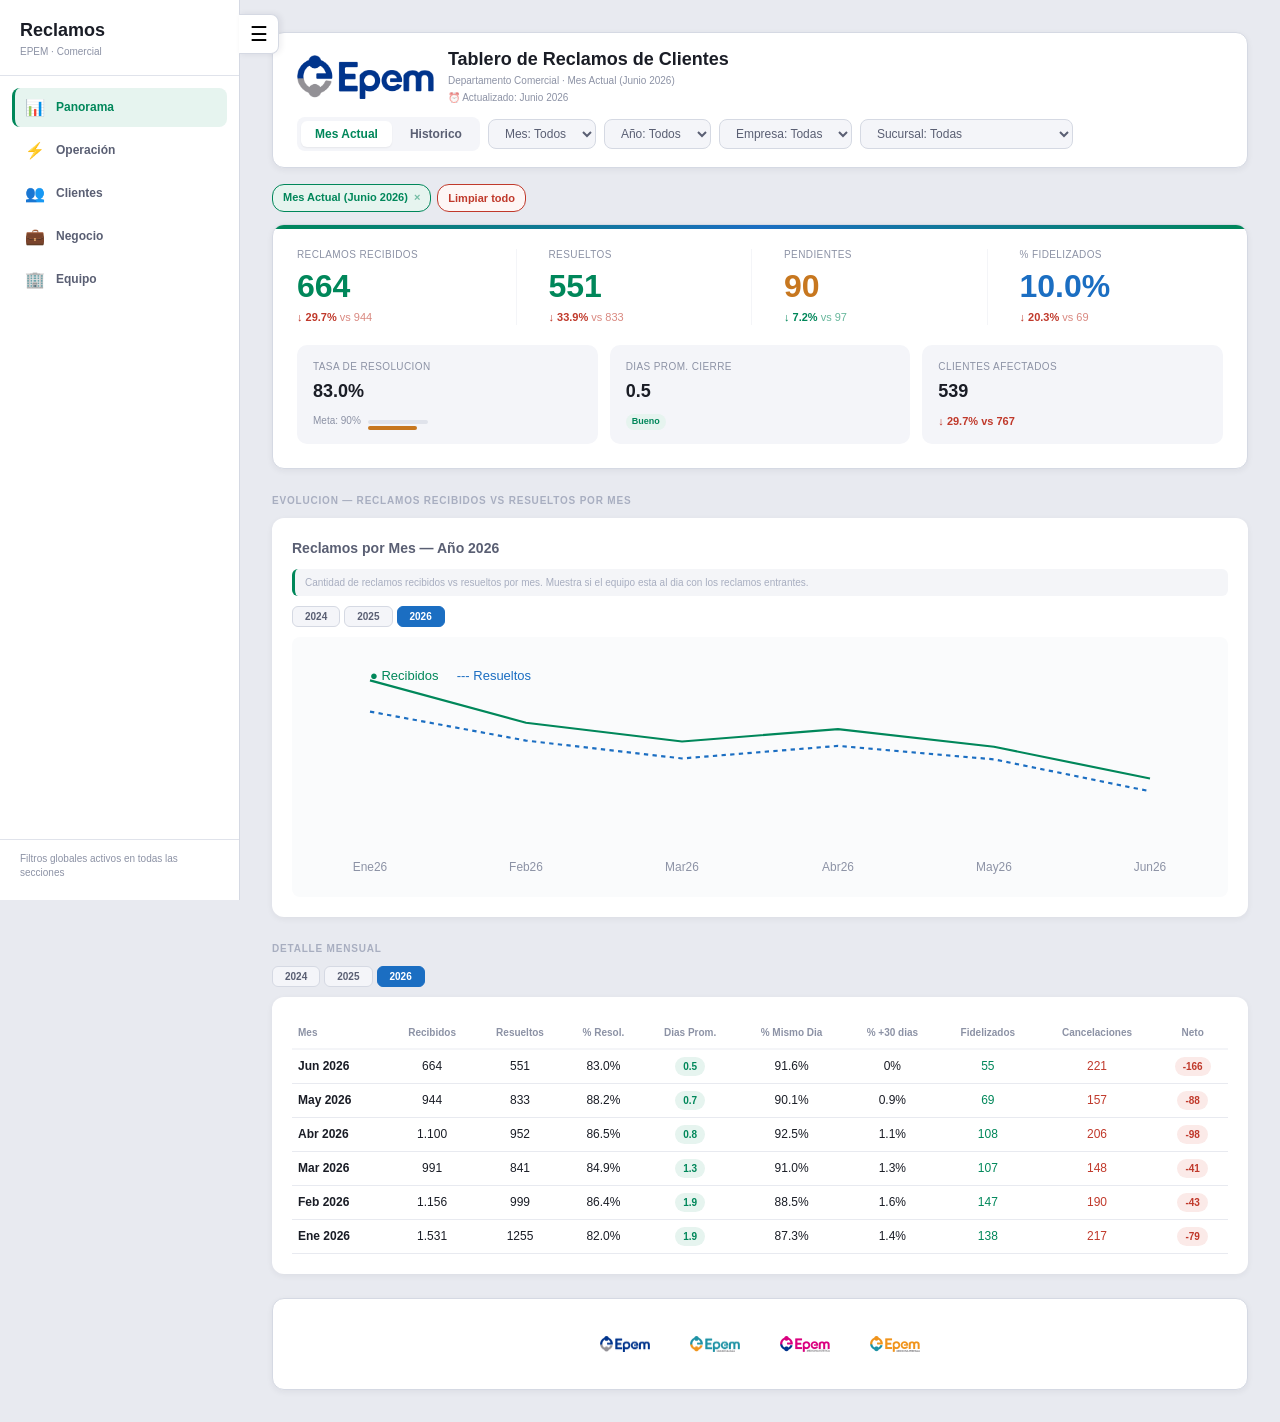
==== vercel/index.html @ 47d91f46 "refactor: tablero modular + eliminacion Alertas + test regresion - Refactoriza JS de monolitico a 16" ====
<!DOCTYPE html>
<html lang="es">
<head>
<meta charset="UTF-8">
<meta name="viewport" content="width=device-width, initial-scale=1.0">
<title>Tablero de Reclamos — Comercial</title>
<meta name="description" content="Tablero de Reclamos EPEM - Datos agregados, no expone informacion sensible.">
<meta name="robots" content="noindex, nofollow">
<script src="datos.js"></script>
<script src="rankings.js"></script>
<link rel="stylesheet" href="styles.css">
<!-- CSS movido a styles.css -->
</head>
<body>
<!-- SIDEBAR NAVEGACION -->
<aside class="sidebar" id="sidebar">
  <div class="sidebar-header">
    <button class="sidebar-toggle" id="sidebarToggle" title="Colapsar menú">☰</button>
    <div>
      <div class="sidebar-title">Reclamos</div>
      <div class="sidebar-subtitle">EPEM · Comercial</div>
    </div>
  </div>
  <nav class="sidebar-nav">
    <button class="nav-item active" data-section="panorama" aria-label="Panorama">
      <span class="nav-icon" aria-hidden="true">📊</span>
      <span class="nav-label">Panorama</span>
    </button>
    <button class="nav-item" data-section="operacion" aria-label="Operacion">
      <span class="nav-icon" aria-hidden="true">⚡</span>
      <span class="nav-label">Operación</span>
    </button>
    <button class="nav-item" data-section="clientes" aria-label="Clientes">
      <span class="nav-icon" aria-hidden="true">👥</span>
      <span class="nav-label">Clientes</span>
    </button>
    <button class="nav-item" data-section="negocio" aria-label="Negocio">
      <span class="nav-icon" aria-hidden="true">💼</span>
      <span class="nav-label">Negocio</span>
    </button>
    <button class="nav-item" data-section="equipo" aria-label="Equipo">
      <span class="nav-icon" aria-hidden="true">🏢</span>
      <span class="nav-label">Equipo</span>
    </button>
  </nav>
  <div class="sidebar-footer">
    <div class="sidebar-hint">Filtros globales activos en todas las secciones</div>
  </div>
</aside>

<!-- MAIN CONTENT -->

<!-- HEADER (global, visible en todas las secciones) -->
<!-- HEADER -->
<div class="main-content">
<div class="header">
  <div class="header-left">
    <img src="[data-uri]"Grupo EPEM" class="header-logo" style="height:44px; width:auto; border-radius:8px;">
    <div>
      <h1>Tablero de Reclamos de Clientes</h1>
      <div class="subtitle" id="subtitle">Departamento Comercial · Mes Actual (Junio 2026)</div>
      <div class="last-update" id="lastUpdate">Actualizado: Junio 2026</div>
    </div>
  </div>
  <div class="filters">
    <div class="quick-period">
      <button class="quick-btn active" id="btnMesActual">Mes Actual</button>
      <button class="quick-btn" id="btnHistorico">Historico</button>
    </div>
    <select class="filter" id="filterMes">
      <option value="0">Mes: Todos</option>
      <option value="1">Enero</option>
      <option value="2">Febrero</option>
      <option value="3">Marzo</option>
      <option value="4">Abril</option>
      <option value="5">Mayo</option>
      <option value="6">Junio</option>
      <option value="7">Julio</option>
      <option value="8">Agosto</option>
      <option value="9">Septiembre</option>
      <option value="10">Octubre</option>
      <option value="11">Noviembre</option>
      <option value="12">Diciembre</option>
    </select>
    <select class="filter" id="filterAnio">
      <option value="0">Año: Todos</option>
      <option value="2026">2026</option>
      <option value="2025">2025</option>
      <option value="2024">2024</option>
    </select>
    <select class="filter" id="empresaFilter">
      <option value="all">Empresa: Todas</option>
    </select>
    <select class="filter" id="sucursalFilter">
      <option value="all">Sucursal: Todas</option>
    </select>
  </div>
</div>

<!-- FILTER CHIPS -->
<div class="chips-row" id="chipsRow"></div>


<!-- ========== SECTION: PANORAMA ========== -->
<div class="section" id="section-panorama" style="display:block">
<!-- KPI HERO -->
<div class="kpi-hero">
  <div class="big-row">
    <div class="big-kpi primary">
      <div class="label">Reclamos Recibidos</div>
      <div class="value" id="hero-recibidos">—</div>
      <div class="kpi-cmp" id="cmp-recibidos"></div>
    </div>
    <div class="big-kpi success">
      <div class="label">Resueltos</div>
      <div class="value" id="hero-resueltos">—</div>
      <div class="kpi-cmp" id="cmp-resueltos"></div>
    </div>
    <div class="big-kpi warning">
      <div class="label">Pendientes</div>
      <div class="value" id="hero-pendientes">—</div>
      <div class="kpi-cmp" id="cmp-pendientes"></div>
    </div>
    <div class="big-kpi info">
      <div class="label">% Fidelizados</div>
      <div class="value" id="hero-fidelizados">—</div>
      <div class="kpi-cmp" id="cmp-fidelizados"></div>
    </div>
  </div>
  <div class="kpi-grid">
    <div class="kpi-card">
      <div class="label">Tasa de Resolucion</div>
      <div class="value" id="kpi-tasa">—</div>
      <div class="kpi-meta" id="meta-tasa"></div>
    </div>
    <div class="kpi-card">
      <div class="label">Dias Prom. Cierre</div>
      <div class="value" id="kpi-dias">—</div>
      <div class="kpi-meta" id="meta-dias"></div>
    </div>
    <div class="kpi-card">
      <div class="label">Clientes Afectados</div>
      <div class="value" id="kpi-clientes">—</div>
      <div class="kpi-meta" id="meta-clientes"></div>
    </div>
  </div>
</div>

<!-- EVOLUCION -->
<div class="section-label">Evolucion — Reclamos Recibidos vs Resueltos por Mes</div>
<div class="chart-card" style="margin-bottom:16px">
  <div class="chart-title">Reclamos por Mes — <span id="chart-period-label">Mes Actual</span></div>
    <div class="chart-hint">Cantidad de reclamos recibidos vs resueltos por mes. Muestra si el equipo esta al dia con los reclamos entrantes.</div>
  <div class="chart-year-btns" id="year-btns-evolucion"></div>
  <div class="chart-block chart-h260" id="chart-evolucion">📈 Cargando grafico...</div>
</div>

<!-- TABLA MENSUAL -->
<div class="section-label">Detalle Mensual</div>
<div class="chart-year-btns" id="year-btns-tabla"></div>
<div class="table-wrap table-scroll">


  <table class="data-table">
    <thead>
      <tr>
        <th class="left">Mes</th>
        <th>Recibidos</th>
        <th>Resueltos</th>
        <th>% Resol.</th>
        <th>Dias Prom.</th>
        <th>% Mismo Dia</th>
        <th>% +30 dias</th>
        <th>Fidelizados</th>
        <th>Cancelaciones</th>
        <th>Neto</th>
      </tr>
    </thead>
    <tbody id="tabla-mensual"></tbody>
  </table>
</div>

</div>
<!-- ========== SECTION: OPERACION ========== -->
<div class="section" id="section-operacion">
<!-- PLAZOS -->
<div class="section-label">Plazos de Resolucion</div>
<div class="two-col">
  <div class="chart-card">
    <div class="chart-title">Dias Promedio de Cierre por Mes</div>
    <div class="chart-hint">Tiempo promedio que tarda un reclamo en resolverse desde su creacion. Menos dias = mejor respuesta.</div>
    <div class="chart-year-btns" id="year-btns-dias"></div>
    <div class="chart-block" style="height:220px" id="chart-dias">📉 Cargando...</div>
  </div>
  <div class="chart-card">
    <div class="chart-title">% Resolucion Mismo Dia vs +30 Dias</div>
    <div class="chart-hint">Porcentaje de reclamos resueltos el mismo dia vs los que tardan mas de 30 dias. Mide eficiencia operativa.</div>
    <div class="chart-year-btns" id="year-btns-plazos"></div>
    <div class="chart-block" style="height:220px" id="chart-plazos">📊 Cargando...</div>
  </div>
</div>

</div>

<!-- ========== SECTION: CLIENTES ========== -->
<div class="section" id="section-clientes">
<!-- TOP 5 CLIENTES RECURRENTES -->
<div class="section-label" style="margin-top:24px">Top 5 — Clientes con Mas Reclamos Recurrentes</div>
<div class="two-col">
  <div class="chart-card">
    <div class="chart-title">Clientes que mas veces reclaman</div>
    <div class="chart-hint">Clientes con mayor cantidad de reclamos en el año. Requieren seguimiento especializado para evitar cancelaciones.</div>
    <div class="chart-year-btns" id="year-btns-clientes"></div>
    <div style="max-height:300px; overflow-y:auto">
      <table class="rank-table">
        <thead><tr><th>#</th><th>Cliente</th><th style="text-align:right">Reclamos</th><th style="text-align:right">Detalle</th></tr></thead>
        <tbody id="top-clientes-body"></tbody>
      </table>
    </div>
    <div style="margin-top:8px; font-size:10px; color:#8C92A5">
      <span class="badge bad">Alerta</span> Clientes con +3 reclamos — requieren seguimiento especializado
    </div>
  </div>
  <div class="chart-card">
    <div class="chart-title">Motivos que Mas terminan en Fidelizacion</div>
    <div class="chart-hint">Motivos de reclamo que mas frecuentemente terminan en retencion del cliente (fidelizacion exitosa).</div>
    <div id="motivos-fidelizan-container" style="margin-top:16px">
      <!-- renderMotivosFidelizan() injects here -->
    </div>
    <div style="margin-top:12px; padding:10px; background:#F4F5F8; border-radius:6px; font-size:11px; color:#666">
      <b>Insight:</b> Cancelaciones que "cumplen requisitos" son las que mas se fidelizan (32.5% del total), seguidas de actualizacion de cuotas (13.2%). Esto sugiere que los clientes quieren <b>bajar</b> pero aceptan quedarse con una oferta correcta.
    </div>
  </div>
</div>

</div>

<!-- ========== SECTION: EQUIPO ========== -->
<div class="section" id="section-equipo">
<!-- QUIEN CARGA Y GESTIONA RECLAMOS -->
<div class="section-label" style="margin-top:24px">Quien carga y gestiona los reclamos</div>
<div class="chart-card" style="margin-bottom:16px">
  <div class="chart-title">Ranking de cargadores y gestores de reclamos</div>
  <div class="chart-hint">Quien creo el reclamo (cargador) y quien lo gestiono/seguimiento. Muestra la carga de trabajo del equipo por año.</div>
  <div class="chart-year-btns" id="year-btns-gestores"></div>
  <div style="max-height:400px; overflow-y:auto">
    <table class="rank-table">
      <thead><tr><th>#</th><th>Gestor</th><th style="text-align:right">Cargados</th><th style="text-align:right">Seguimientos</th><th style="text-align:right">Reclamos Atendidos</th><th style="text-align:right">Periodo</th></tr></thead>
      <tbody id="gestores-body"></tbody>
    </table>
  </div>
</div>

</div>

<!-- ========== SECTION: NEGOCIO ========== -->
<div class="section" id="section-negocio">
<!-- OFRECIMIENTOS DE FIDELIZACION -->
<div class="section-label" style="margin-top:24px">Que se ofrece para retener al cliente? — Top 5 Ofrecimientos</div>
<div class="chart-card" style="margin-bottom:16px">
  <div class="chart-title">Acciones de retencion usadas en fidelizaciones (6,327 casos analizados)</div>
  <div class="chart-hint">Que ofertas recibe el cliente para decidir quedarse en lugar de cancelar. Basado en observaciones del equipo de fidelizacion.</div>
  <div id="ofrecimientos-container" style="margin-top:16px">
    <!-- renderOfrecimientos() injects here -->
  </div>
  <div style="margin-top:16px; padding:12px; background:#F4F5F8; border-radius:6px; font-size:11px; color:#666; display:flex; gap:20px; align-items:center">
    <div><b>89%</b> mencionan descuento/bonificacion</div>
    <div><b>42%</b> agregan adherentes</div>
    <div><b>39%</b> firman nota de modificacion</div>
    <div><b>17%</b> aceptan suspension temporal</div>
    <div><b>9%</b> cambian de plan</div>
  </div>
</div>

<!-- CATEGORIAS COMERCIALES -->
<div class="section-label" style="margin-top:24px">Por que reclaman los clientes? — Categorias Comerciales</div>
<div class="chart-card" style="margin-bottom:16px">
  <div class="chart-title">Distribucion de reclamos por categoria comercial</div>
  <div class="chart-hint">Los reclamos se agrupan en 9 categorias segun el motivo real del contacto. No todos son quejas: muchos son tramites de cancelacion, fin de tratamiento o consultas.</div>
  <div class="chart-year-btns" id="year-btns-categorias"></div>
  <div class="donut-row">
    <div class="donut-container" id="donut-categorias">
      <div class="donut-skeleton" style="width:200px;height:200px;border-radius:50%;background:#F4F5F8;margin:auto;"></div>
    </div>
    <div class="donut-legend" id="donut-legend"></div>
  </div>
  <div style="margin-top:12px; padding:10px; background:#F4F5F8; border-radius:6px; font-size:11px; color:#666">
    <b>Como leer este grafico:</b> Las barras verdes son cancelaciones y bajas naturales (clientes que se van). Las azules son retencion/fidelizacion (clientes que aceptan quedarse). Las naranjas son problemas de cobranza. Las rojas son disconformidad real con el servicio.
  </div>
</div>

</div>

<!-- ========== FOOTER ========== -->
<!-- FOOTER -->

<div class="footer">
  <img src="[data-uri]" class="footer-logo" alt="Grupo EPEM">
  <img src="[data-uri]" class="footer-logo" alt="Odontologia">
  <img src="[data-uri]" class="footer-logo" alt="Medicina Estetica">
  <img src="[data-uri]" class="footer-logo" alt="Medicina Prepaga">
</div>
</div>
<!-- /main-content -->

<script src="js/state.js"></script>
<script src="js/data.js"></script>
<script src="js/filters.js"></script>
<script src="js/nav.js"></script>
<script src="js/render/kpis.js"></script>
<script src="js/render/tabla.js"></script>
<script src="js/render/clientes.js"></script>
<script src="js/render/gestores.js"></script>
<script src="js/render/categorias.js"></script>
<script src="js/render/ofrecimientos.js"></script>
<script src="js/render/motivos-fidelizan.js"></script>
<script src="js/render/chips.js"></script>
<script src="js/charts/evolucion.js"></script>
<script src="js/charts/dias.js"></script>
<script src="js/charts/plazos.js"></script>
<script src="js/main.js"></script>
</body>
</html>
---- vercel/styles.css ----
:root {
  --fs-xs: 10px;
  --fs-sm: 12px;
  --fs-md: 14px;
  --fs-lg: 18px;
  --fs-xl: 24px;
  --fs-2xl: 32px;
  --lh-tight: 1.2;
  --lh-normal: 1.5;
  --c-bg: #E8EAF0;
  --c-card: #FFFFFF;
  --c-card-alt: #F7F8FB;
  --c-border: #D5D9E3;
  --c-border-soft: #E0E3EB;
  --c-text: #1A1D26;
  --c-text-light: #FFFFFF;
  --c-muted: #8C92A5;
  --c-muted-dark: #5A5F73;
  --c-primary: #00875A;
  --c-primary-light: #E6F4EF;
  --c-primary-bg: #F0F8F4;
  --c-info: #1B6EC2;
  --c-info-light: #E3EFFC;
  --c-info-bg: #F0F7FD;
  --c-warn: #C7771F;
  --c-warn-light: #FBF0DC;
  --c-warn-bg: #FDFAF3;
  --c-danger: #C0392B;
  --c-danger-light: #FBEAE8;
  --c-danger-bg: #FDF6F5;
  --c-soft: #F4F5F9;
  --c-soft2: #EDF0F5;
  --c-accent: #6C5CE7;
  --radius: 12px;
  --shadow: 0 2px 6px rgba(28, 30, 45, 0.06);
  --shadow-sm: 0 1px 3px rgba(28, 30, 45, 0.04);
}

* { margin: 0; padding: 0; box-sizing: border-box; }
body { font-family: -apple-system, 'Segoe UI', Roboto, sans-serif; background: var(--c-bg); color: var(--c-text); padding: 16px; font-size: var(--fs-sm); line-height: var(--lh-normal); }

/* HEADER */
.header { background: var(--c-card); border-radius: var(--radius); padding: 16px 24px; display: flex; align-items: center; justify-content: space-between; margin-bottom: 16px; box-shadow: var(--shadow); flex-wrap: wrap; gap: 12px; border: 1px solid var(--c-border); }
.header-left { display: flex; align-items: center; gap: 14px; }
.header h1 { font-size: var(--fs-lg); font-weight: 700; line-height: var(--lh-tight); color: var(--c-text); white-space: nowrap; overflow: hidden; text-overflow: ellipsis; }
.header .subtitle { font-size: var(--fs-xs); color: var(--c-muted); margin-top: 2px; }
.header-logo { width: 44px; height: 44px; border-radius: 8px; object-fit: contain; }

.filters { display: flex; gap: 8px; align-items: center; flex-wrap: wrap; }
select.filter { background: var(--c-soft); border: 1px solid var(--c-border); border-radius: 8px; padding: 6px 12px; font-size: var(--fs-sm); color: #5A5F73; cursor: pointer; outline: none; }
select.filter:hover { border-color: var(--c-primary); color: var(--c-text); }

/* QUICK PERIOD BUTTONS */
.quick-period { display: flex; gap: 4px; background: var(--c-soft); border-radius: 8px; padding: 4px; }
.quick-btn { padding: 6px 14px; border-radius: 6px; font-size: var(--fs-sm); font-weight: 600; cursor: pointer; border: none; background: transparent; color: var(--c-muted-dark); transition: all 0.2s; white-space: nowrap; }
.quick-btn.active { background: var(--c-card); color: var(--c-primary); box-shadow: 0 1px 2px rgba(0,0,0,0.06); }
.quick-btn:hover { color: var(--c-primary); }

.section-label { font-size: var(--fs-xs); font-weight: 700; text-transform: uppercase; letter-spacing: 0.08em; color: #A8AEC0; margin-bottom: 10px; margin-top: 24px; }

/* KPI HERO */
.kpi-hero { background: var(--c-card); border-radius: var(--radius); padding: 24px; box-shadow: var(--shadow); margin-bottom: 16px; position: relative; overflow: hidden; border: 1px solid var(--c-border); }
.kpi-hero::before { content: ''; position: absolute; top: 0; left: 0; right: 0; height: 4px; background: linear-gradient(90deg, var(--c-primary), var(--c-info), var(--c-primary)); }
.big-row { display: grid; grid-template-columns: repeat(4, 1fr); gap: 16px; margin-bottom: 20px; }
.big-kpi { padding: 0 16px; border-right: 1px solid #F4F5F8; }
.big-kpi:first-child { padding-left: 0; }
.big-kpi:last-child { border-right: none; padding-right: 0; }
.big-kpi .label { font-size: var(--fs-xs); color: #8C92A5; text-transform: uppercase; letter-spacing: 0.04em; margin-bottom: 6px; line-height: var(--lh-tight); }
.big-kpi .value { font-size: var(--fs-2xl); font-weight: 800; line-height: var(--lh-tight); }
.big-kpi.primary .value { color: var(--c-primary); }
.big-kpi.success .value { color: var(--c-primary); }
.big-kpi.warning .value { color: var(--c-warn); }
.big-kpi.danger .value { color: var(--c-danger); }
.big-kpi.info .value { color: var(--c-info); }

.kpi-grid { display: grid; grid-template-columns: repeat(3, 1fr); gap: 12px; }
.kpi-card { background: var(--c-soft); border-radius: 10px; padding: 14px 16px; display: flex; flex-direction: column; gap: 4px; }
.kpi-card .label { font-size: var(--fs-xs); color: var(--c-muted); text-transform: uppercase; letter-spacing: 0.04em; }
.kpi-card .value { font-size: var(--fs-lg); font-weight: 700; }

/* RANK TABLE */
.rank-table { width: 100%; border-collapse: collapse; font-size: var(--fs-sm); }
.rank-table th { text-align: left; padding: 8px 10px; font-weight: 600; color: var(--c-muted); border-bottom: 2px solid #F4F5F8; font-size: var(--fs-xs); text-transform: uppercase; }
.rank-table td { padding: 8px 10px; border-bottom: 1px solid #E8EAF0; }
.rank-table td.num { font-weight: 700; font-size: var(--fs-lg); color: var(--c-primary); width: 40px; }
.rank-table td.cliente { font-weight: 600; color: #1A1D26; font-size: var(--fs-sm); }
.rank-table td.doc { font-size: var(--fs-xs); color: var(--c-muted); }
.rank-table td.cant { font-weight: 700; font-size: var(--fs-md); text-align: right; }
.rank-table td.rango { font-size: var(--fs-xs); color: var(--c-muted); text-align: right; }
.rank-table tr:hover { background: var(--c-soft); }

/* HORIZONTAL BAR */
.hbar-row { display: flex; align-items: center; margin-bottom: 8px; gap: 10px; }
.hbar-label { width: 180px; font-size: var(--fs-sm); color: #5A5F73; font-weight: 600; text-align: right; flex-shrink: 0; }
.hbar-track { flex: 1; height: 24px; background: #F4F5F8; border-radius: 4px; overflow: hidden; }
.hbar-fill { height: 100%; border-radius: 4px; display: flex; align-items: center; justify-content: flex-end; padding-right: 8px; font-size: var(--fs-xs); font-weight: 700; color: #fff; transition: width 0.4s; }
.hbar-fill.c1 { background: var(--c-primary); } .hbar-fill.c2 { background: var(--c-info); }
.hbar-fill.c3 { background: var(--c-warn); } .hbar-fill.c4 { background: var(--c-danger); }
.hbar-fill.c5 { background: #23c6c8; }
.hbar-pct { width: 50px; font-size: var(--fs-xs); font-weight: 600; color: var(--c-muted-dark); text-align: right; flex-shrink: 0; }

.chart-hint { font-size: var(--fs-xs); color: #A8AEC0; margin-bottom: 10px; line-height: var(--lh-normal); padding: 6px 10px; background: #F4F5F8; border-radius: 6px; border-left: 3px solid #00875A; }

/* CHART YEAR BUTTONS */
.chart-year-btns { display: flex; gap: 4px; margin-bottom: 10px; flex-wrap: wrap; }
.year-btn { padding: 4px 12px; border-radius: 6px; font-size: var(--fs-xs); font-weight: 600; cursor: pointer; border: 1px solid var(--c-border); background: var(--c-soft); color: #5A5F73; transition: all 0.2s; }
.year-btn.active { background: var(--c-info); color: #FFFFFF; border-color: var(--c-info); }
.year-btn:hover { border-color: var(--c-info); color: var(--c-info); }

/* CHART */
.chart-block { background: #fafbfc; border-radius: 8px; display: flex; align-items: center; justify-content: center; color: #A8AEC0; font-size: var(--fs-sm); }
.chart-h260 { height: 260px; }
.chart-title { font-size: var(--fs-md); font-weight: 600; margin-bottom: 10px; color: #5A5F73; }
.two-col { display: grid; grid-template-columns: 1fr 1fr; gap: 16px; margin-bottom: 16px; }
.chart-card { background: var(--c-card); border-radius: var(--radius); padding: 20px; box-shadow: var(--shadow); }
.chart-card svg { width: 100%; height: 100%; display: block; }

/* TABLE */
.data-table { width: 100%; border-collapse: collapse; font-size: var(--fs-sm); }
.data-table th { text-align: center; padding: 8px 6px; font-weight: 600; color: var(--c-muted); border-bottom: 2px solid #F4F5F8; white-space: nowrap; position: sticky; top: 0; background: var(--c-card); font-size: var(--fs-xs); }
.data-table th.left { text-align: left; }
.data-table td { padding: 7px 6px; border-bottom: 1px solid #E8EAF0; text-align: center; }
.data-table td.left { text-align: left; font-weight: 600; }
.data-table tbody tr:hover { background: var(--c-soft); }
.badge { display: inline-block; padding: 2px 8px; border-radius: 10px; font-size: var(--fs-xs); font-weight: 600; }
.badge.good { background: #E6F4EF; color: var(--c-primary); } .badge.warn { background: #FBF0DC; color: var(--c-warn); } .badge.bad { background: #FBEAE8; color: var(--c-danger); }
.table-wrap { background: var(--c-card); border-radius: var(--radius); padding: 20px; box-shadow: var(--shadow); max-height: 500px; overflow-y: auto; }

/* FOOTER */
.footer { margin-top: 24px; padding: 20px; background: var(--c-card); border-radius: var(--radius); display: flex; align-items: center; justify-content: center; gap: 40px; box-shadow: var(--shadow); flex-wrap: wrap; border: 1px solid var(--c-border); }
.footer-logo { width: 50px; height: 50px; border-radius: 8px; object-fit: contain; }

/* TABLE SCROLL WRAPPER */
.table-scroll { overflow-x: auto; -webkit-overflow-scrolling: touch; }

/* RESPONSIVE */
@media (max-width: 1200px) {
  .big-row { grid-template-columns: repeat(2, 1fr); gap: 20px; }
  .big-kpi { border-right: none; padding: 0; }
  .kpi-grid { grid-template-columns: repeat(3, 1fr); }
}
@media (max-width: 768px) {
  body { padding: 8px; }
  .header { flex-direction: column; align-items: flex-start; padding: 14px 16px; }
  .filters { width: 100%; }
  .kpi-hero { padding: 16px; }
  .big-row { grid-template-columns: 1fr; gap: 12px; }
  .big-kpi { padding: 12px 0; border-bottom: 1px solid #F4F5F8; border-right: none; }
  .big-kpi:last-child { border-bottom: none; }
  .big-kpi .value { font-size: var(--fs-xl); }
  .kpi-grid { grid-template-columns: repeat(2, 1fr); }
  .two-col { grid-template-columns: 1fr; }
  .chart-h260 { height: 200px; }
  .hbar-label { width: 120px; font-size: var(--fs-xs); }
  .footer { gap: 20px; }
  .footer-logo { width: 40px; height: 40px; }
}
@media (max-width: 480px) {
  .kpi-grid { grid-template-columns: 1fr; }
  .hbar-label { width: 80px; }
}

/* ===== SIDEBAR ===== */
.sidebar {
  position: fixed;
  top: 0; left: 0; bottom: 0;
  width: 240px;
  background: var(--c-card);
  border-right: 1px solid var(--c-border);
  display: flex; flex-direction: column;
  z-index: 100;
  padding: 20px 0;
  transition: transform 0.3s ease;
}
.sidebar.collapsed {
  transform: translateX(-100%);
}
.sidebar-header {
  padding: 0 20px 16px;
  border-bottom: 1px solid var(--c-border-soft);
  margin-bottom: 12px;
  display: flex; align-items: flex-start; gap: 10px;
}
.sidebar-toggle {
  display: flex;
  width: 32px; height: 32px; border-radius: 6px;
  border: 1px solid var(--c-border); background: var(--c-soft);
  font-size: 16px; cursor: pointer;
  align-items: center; justify-content: center;
  flex-shrink: 0; margin-top: 2px;
  transition: background 0.2s;
}
.sidebar-toggle:hover { background: var(--c-border-soft); }
.sidebar-title { font-size: var(--fs-lg); font-weight: 700; color: var(--c-text); line-height: 1.2; white-space: nowrap; overflow: hidden; text-overflow: ellipsis; }
.sidebar-subtitle { font-size: var(--fs-xs); color: var(--c-muted); margin-top: 2px; white-space: nowrap; overflow: hidden; text-overflow: ellipsis; }
.sidebar-nav { flex: 1; overflow-y: auto; padding: 0 12px; }
.nav-item {
  display: flex; align-items: center; gap: 10px;
  width: 100%; padding: 10px 12px;
  border: none; border-radius: 8px;
  background: transparent;
  font-size: var(--fs-sm); font-weight: 600; color: var(--c-muted-dark);
  cursor: pointer; transition: all 0.2s; text-align: left;
  margin-bottom: 4px;
}
.nav-item:hover { background: var(--c-soft); color: var(--c-primary); }
.nav-item.active {
  background: var(--c-primary-light);
  color: var(--c-primary);
  border-left: 3px solid var(--c-primary);
  padding-left: 9px;
}
.nav-icon { font-size: 16px; width: 22px; text-align: center; }
.nav-label { flex: 1; }
.sidebar-footer {
  padding: 12px 20px 0;
  border-top: 1px solid var(--c-border-soft);
  margin-top: 12px;
}
.sidebar-hint { font-size: 10px; color: var(--c-muted); line-height: 1.4; }

.sidebar-toggle {
  display: flex;
  position: absolute; top: 12px; right: -40px; z-index: 110;
  width: 40px; height: 40px; border-radius: 0 8px 8px 0;
  border: 1px solid var(--c-border); border-left: none;
  background: var(--c-card);
  font-size: 20px; cursor: pointer; box-shadow: 2px 0 6px rgba(28,30,45,0.08);
  align-items: center; justify-content: center;
  transition: right 0.3s ease;
}

/* ===== MAIN CONTENT ===== */
.main-content {
  margin-left: 240px;
  min-height: 100vh;
  padding: 16px;
  transition: margin-left 0.3s ease;
}
.main-content.expanded {
  margin-left: 0;
}
.section { display: none; }

/* ===== RESPONSIVE SIDEBAR ===== */
@media (max-width: 768px) {
  .sidebar { transform: translateX(-100%); }
  .sidebar.open { transform: translateX(0); }
  .sidebar.collapsed { transform: translateX(-100%); }
  .sidebar-toggle { position: fixed; left: 12px; top: 12px; right: auto; border-radius: 8px; border: 1px solid var(--c-border); box-shadow: var(--shadow); }
  .main-content { margin-left: 0; padding-top: 60px; }
  .main-content.expanded { margin-left: 0; }
}

/* ===== LAST UPDATE ===== */
.last-update { font-size: 10px; color: var(--c-muted); margin-top: 2px; }
.last-update::before { content: '\23F0\00a0'; opacity: 0.6; }

/* ===== FILTER CHIPS ===== */
.chips-row { display: flex; flex-wrap: wrap; gap: 6px; margin-bottom: 12px; min-height: 28px; }
.chip { display: inline-flex; align-items: center; gap: 4px; padding: 4px 10px; border-radius: 12px; background: var(--c-primary-light); color: var(--c-primary); font-size: 11px; font-weight: 600; border: 1px solid var(--c-primary); }
.chip .chip-x { cursor: pointer; opacity: 0.5; font-weight: 700; margin-left: 2px; }
.chip .chip-x:hover { opacity: 1; }
.chip-clear { padding: 4px 10px; border-radius: 12px; background: var(--c-danger-bg); color: var(--c-danger); font-size: 11px; font-weight: 600; border: 1px solid var(--c-danger); cursor: pointer; }
.chip-clear:hover { background: var(--c-danger-light); }

/* ===== KPI COMPARISON ===== */
.kpi-cmp { font-size: 11px; font-weight: 600; margin-top: 4px; min-height: 16px; }
.kpi-cmp.up { color: var(--c-primary); }
.kpi-cmp.down { color: var(--c-danger); }
.kpi-cmp.flat { color: var(--c-muted); }
.kpi-cmp.good { color: var(--c-primary); }
.kpi-cmp.bad { color: var(--c-danger); }

/* ===== KPI META ===== */
.kpi-meta { font-size: 10px; color: var(--c-muted); margin-top: 4px; min-height: 14px; }
.kpi-meta .meta-bar { display: inline-block; width: 60px; height: 4px; background: #E0E3EB; border-radius: 2px; vertical-align: middle; margin-left: 4px; }
.kpi-meta .meta-fill { display: inline-block; height: 4px; border-radius: 2px; vertical-align: middle; }
.kpi-meta .meta-semaforo { display: inline-block; padding: 1px 6px; border-radius: 8px; font-weight: 700; font-size: 9px; }
.kpi-meta .semaforo-green { background: #E6F4EF; color: var(--c-primary); }
.kpi-meta .semaforo-yellow { background: #FBF0DC; color: var(--c-warn); }
.kpi-meta .semaforo-red { background: #FBEAE8; color: var(--c-danger); }

/* ===== DONUT CHART ===== */
.donut-row { display: flex; gap: 24px; align-items: center; margin-top: 16px; flex-wrap: wrap; }
.donut-container { flex-shrink: 0; }
.donut-legend { flex: 1; min-width: 200px; }
.donut-legend-item { display: flex; align-items: center; gap: 8px; margin-bottom: 6px; font-size: 12px; cursor: pointer; }
.donut-legend-item:hover { background: var(--c-soft); border-radius: 4px; padding: 2px 4px; margin-left: -4px; }
.donut-legend-color { width: 12px; height: 12px; border-radius: 3px; flex-shrink: 0; }
.donut-legend-label { flex: 1; font-weight: 600; color: var(--c-text); }
.donut-legend-value { font-weight: 700; color: var(--c-muted-dark); }
.donut-legend-pct { font-size: 10px; color: var(--c-muted); margin-left: 6px; }
.donut-center { text-anchor: middle; dominant-baseline: middle; }
.donut-center-value { font-size: 28px; font-weight: 800; fill: var(--c-text); }
.donut-center-label { font-size: 10px; fill: var(--c-muted); text-transform: uppercase; letter-spacing: 0.05em; }

/* ===== SKELETON ===== */
.skeleton { background: linear-gradient(90deg, #F4F5F8 25%, #E0E3EB 50%, #F4F5F8 75%); background-size: 200% 100%; animation: skeleton-shimmer 1.5s infinite; border-radius: 6px; }
@keyframes skeleton-shimmer { 0% { background-position: 200% 0; } 100% { background-position: -200% 0; } }
.skeleton-kpi { width: 80px; height: 32px; margin-top: 4px; }
.skeleton-chart { width: 100%; height: 100%; }

/* ===== SECTION TRANSITION ===== */
.section { display: none; }
.section.section-enter { display: block; animation: sectionEnter 280ms ease-out; }
@keyframes sectionEnter { from { opacity: 0; transform: translateY(8px); } to { opacity: 1; transform: translateY(0); } }

/* ===== KPI STAGGERED ENTRY ===== */
.big-kpi { opacity: 0; }
.big-kpi.kpi-enter { animation: kpiEnter 320ms ease-out forwards; }
@keyframes kpiEnter { from { opacity: 0; transform: translateY(6px); } to { opacity: 1; transform: translateY(0); } }

/* ===== EMPTY STATE ===== */
.empty-state { text-align: center; padding: 40px 20px; color: var(--c-muted); }
.empty-state .empty-icon { font-size: 32px; margin-bottom: 8px; opacity: 0.4; }
.empty-state .empty-title { font-weight: 600; font-size: 14px; margin-bottom: 4px; color: var(--c-muted-dark); }
.empty-state .empty-hint { font-size: 11px; color: var(--c-muted); }

/* ===== RESPONSIVE FONT ===== */
.big-kpi .value { font-size: clamp(20px, 4vw, var(--fs-2xl)); }

/* ===== TOOLTIP ===== */
.chart-tooltip { position: absolute; background: var(--c-card); border: 1px solid var(--c-border); border-radius: 8px; padding: 8px 12px; font-size: 11px; box-shadow: var(--shadow); pointer-events: none; z-index: 200; white-space: nowrap; }
.chart-tooltip .tt-label { color: var(--c-muted); font-size: 10px; }
.chart-tooltip .tt-value { font-weight: 700; color: var(--c-text); }

/* ===== REDUCED MOTION ===== */
@media (prefers-reduced-motion: reduce) {
  *, *::before, *::after { animation-duration: 0.01ms !important; animation-iteration-count: 1 !important; transition-duration: 0.01ms !important; }
  .skeleton { animation: none; background: #F4F5F8; }
}
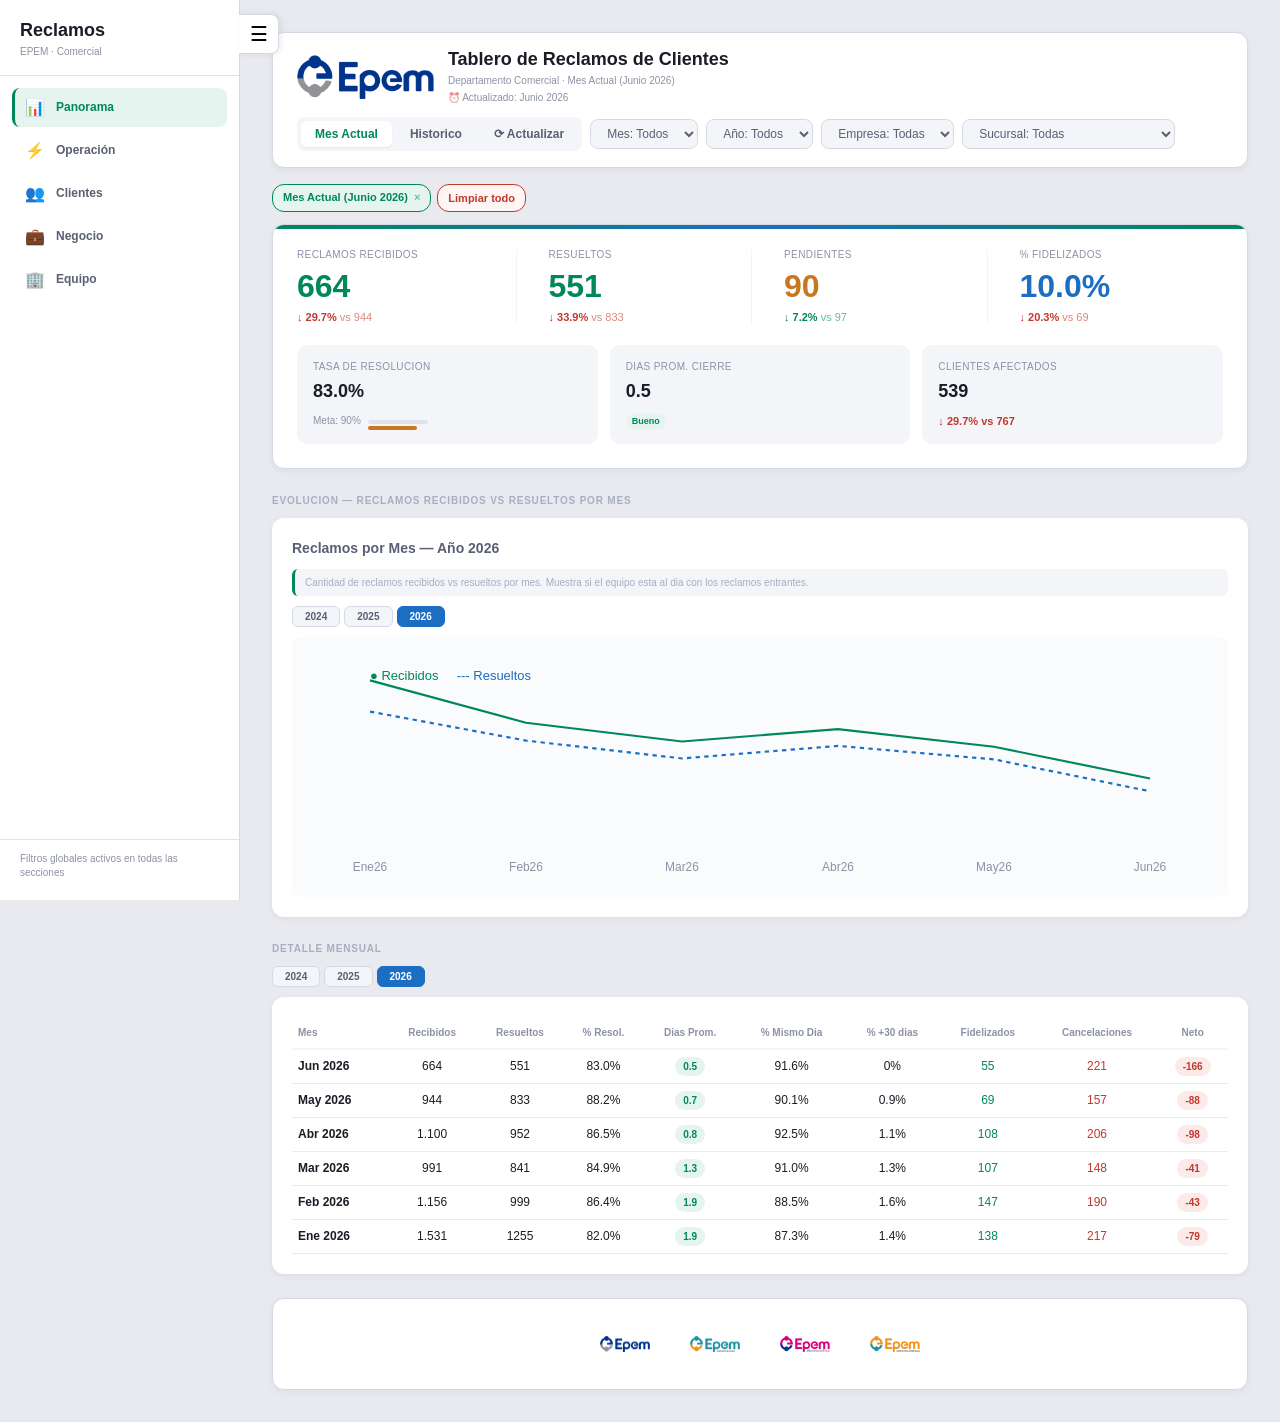
==== commit cf7b9d0e: "fix: seguridad, performance, rate limit 5min + CSP - Agrega boton Actualizar con rate limit de 5 min" ====
--- a/vercel/index.html
+++ b/vercel/index.html
@@ -9,7 +9,7 @@
 <script src="datos.js"></script>
 <script src="rankings.js"></script>
 <link rel="stylesheet" href="styles.css">
-<!-- CSS movido a styles.css -->
+<meta http-equiv="Content-Security-Policy" content="default-src 'self'; script-src 'self'; style-src 'self' 'unsafe-inline'; img-src 'self' data:; connect-src 'self';">
 </head>
 <body>
 <!-- SIDEBAR NAVEGACION -->
